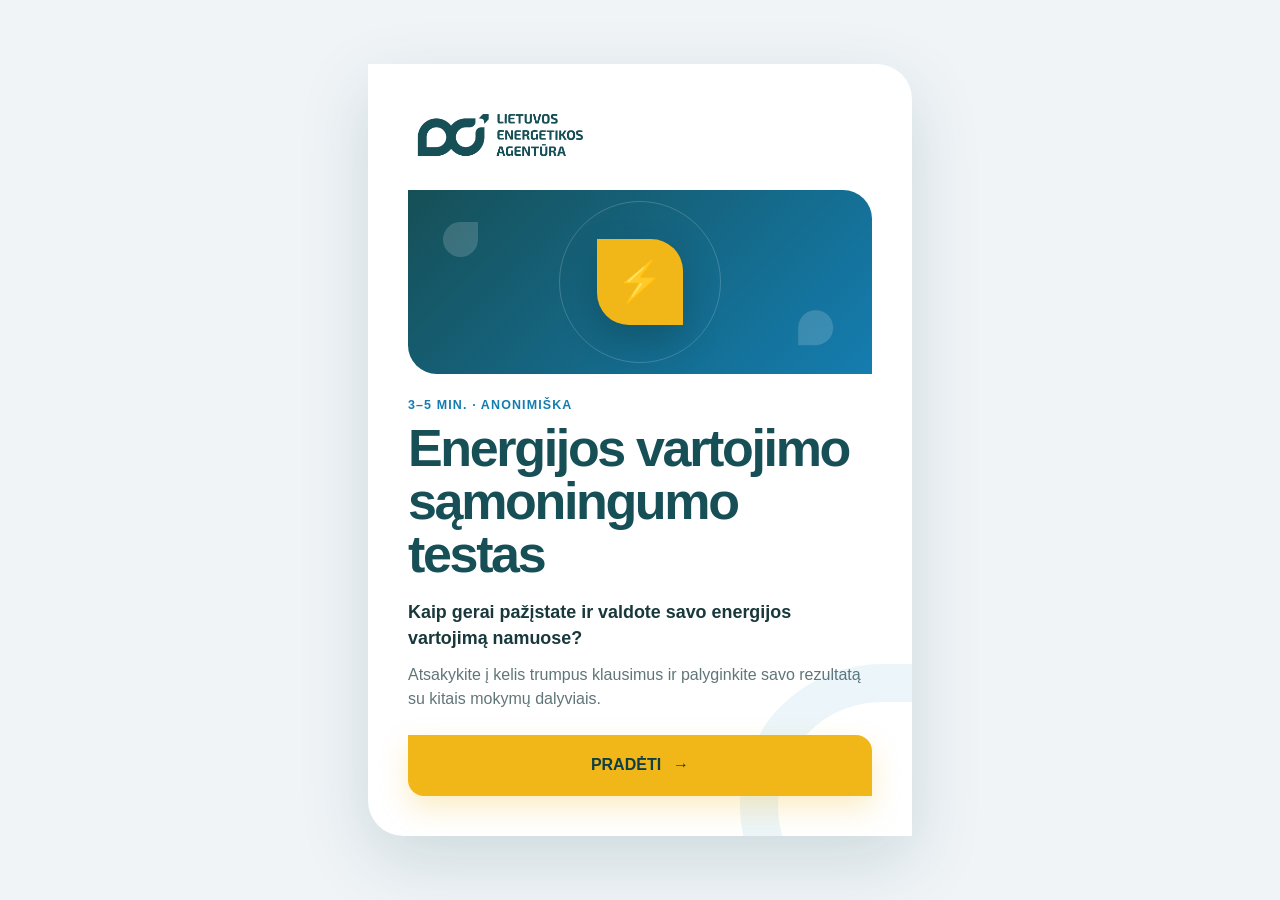
==== index.html @ e85f2b8f "Add files via upload" ====
<!doctype html>
<html lang="lt">
  <head>
    <meta charset="UTF-8" />
    <meta name="viewport" content="width=device-width, initial-scale=1, viewport-fit=cover" />
    <meta name="theme-color" content="#164f56" />
    <meta name="description" content="Trumpas anoniminis energijos vartojimo sąmoningumo testas mokymų dalyviams." />
    <meta property="og:title" content="Energijos vartojimo sąmoningumo testas" />
    <meta property="og:description" content="Pažinkite ir valdykite savo energijos vartojimą." />
    <meta property="og:type" content="website" />
    <meta property="og:image" content="assets/og-assessment.png" />
    <meta name="twitter:card" content="summary_large_image" />
    <meta name="twitter:title" content="Energijos vartojimo sąmoningumo testas" />
    <meta name="twitter:description" content="Pažinkite ir valdykite savo energijos vartojimą." />
    <meta name="twitter:image" content="assets/og-assessment.png" />
    <title>Energijos vartojimo sąmoningumo testas</title>
    <link rel="stylesheet" href="styles.css" />
  </head>
  <body>
    <main id="app" class="app-shell">
      <section class="welcome-panel" aria-labelledby="welcome-title">
        <header class="brand-line">
          <img src="images/LEA-LOGOTIPAS-ŽALIAS.png" alt="Lietuvos energetikos agentūra" />
        </header>
        <div class="welcome-visual" aria-hidden="true">
          <span class="energy-mark">⚡</span>
          <i class="orbit orbit-one"></i><i class="orbit orbit-two"></i>
        </div>
        <p class="eyebrow">3–5 min. · Anonimiška</p>
        <h1 id="welcome-title">Energijos vartojimo sąmoningumo testas</h1>
        <p class="lead">Kaip gerai pažįstate ir valdote savo energijos vartojimą namuose?</p>
        <p class="supporting-copy">Atsakykite į kelis trumpus klausimus ir palyginkite savo rezultatą su kitais mokymų dalyviais.</p>
        <button class="primary-button" id="start-button" type="button">Pradėti <span aria-hidden="true">→</span></button>
      </section>
    </main>
    <script src="config.js"></script>
    <script src="questions.js"></script>
    <script src="supabase-client.js"></script>
    <script src="pdf-export.js"></script>
    <script src="app.js"></script>
  </body>
</html>
---- styles.css ----
:root {
  color-scheme: light;
  --lea-green: #164f56;
  --lea-green-deep: #0f3e44;
  --lea-yellow: #f1b718;
  --lea-blue: #147db0;
  --lea-gray: #f0f4f7;
  --ink: #18383c;
  --muted: #617579;
  --white: #fff;
  --line: #d8e2e5;
  --shadow: 0 24px 70px rgba(22, 79, 86, 0.16);
  font-family: "Exo 2", Calibri, "Segoe UI", sans-serif;
}

* { box-sizing: border-box; }
body { margin: 0; min-width: 320px; min-height: 100vh; min-height: 100svh; color: var(--ink); background: var(--lea-gray); }
button, input, select, textarea { font: inherit; }

.app-shell {
  width: min(100%, 36rem);
  min-height: 100vh;
  min-height: 100svh;
  margin: 0 auto;
  padding: max(1rem, env(safe-area-inset-top)) 1rem max(1rem, env(safe-area-inset-bottom));
  display: grid;
  place-items: center;
}

.welcome-panel {
  position: relative;
  width: 100%;
  padding: clamp(1.35rem, 6vw, 2.5rem);
  overflow: hidden;
  border-radius: 0 2.2rem 0 2.2rem;
  background: var(--white);
  box-shadow: var(--shadow);
}

.welcome-panel::after {
  content: "";
  position: absolute;
  width: 13rem;
  height: 13rem;
  right: -7rem;
  bottom: -7rem;
  border: 2.4rem solid rgba(20, 125, 176, 0.08);
  border-radius: 50% 0 50% 50%;
  pointer-events: none;
}

.brand-line { display: flex; align-items: center; }
.brand-line img { display: block; width: clamp(8.5rem, 39vw, 11.5rem); height: auto; }

.welcome-visual { position: relative; height: 11.5rem; margin: 1.5rem 0; overflow: hidden; border-radius: 0 1.8rem 0 1.8rem; display: grid; place-items: center; background: linear-gradient(135deg, var(--lea-green), var(--lea-blue)); }
.welcome-visual::before { content: ""; position: absolute; width: 10rem; height: 10rem; border: 1px solid rgba(255,255,255,.18); border-radius: 50%; }
.energy-mark { position: relative; z-index: 2; width: 5.4rem; height: 5.4rem; border-radius: 0 2rem 0 2rem; display: grid; place-items: center; color: var(--lea-green-deep); background: var(--lea-yellow); font-size: 2.5rem; box-shadow: 0 16px 34px rgba(7, 43, 48, 0.28); }
.orbit { position: absolute; width: 2.2rem; height: 2.2rem; border-radius: 50% 0 50% 50%; background: rgba(255,255,255,.16); }
.orbit-one { left: 2.2rem; top: 2rem; } .orbit-two { right: 2.4rem; bottom: 1.8rem; transform: rotate(180deg); }

.eyebrow { margin: 0 0 0.65rem; color: var(--lea-blue); font-size: 0.78rem; font-weight: 800; letter-spacing: 0.09em; text-transform: uppercase; }
h1 { margin: 0; max-width: 29rem; color: var(--lea-green); font-size: clamp(2rem, 9vw, 3.25rem); line-height: 1.02; letter-spacing: -0.045em; }
.lead { margin: 1.15rem 0 0; font-size: 1.12rem; font-weight: 700; line-height: 1.45; }
.supporting-copy { margin: 0.7rem 0 1.5rem; color: var(--muted); line-height: 1.5; }
.primary-button { position: relative; z-index: 1; width: 100%; min-height: 3.8rem; padding: 0.95rem 1.15rem; border: 0; border-radius: 0 1rem 0 1rem; display: flex; align-items: center; justify-content: center; gap: 0.75rem; color: var(--lea-green-deep); background: var(--lea-yellow); font-weight: 900; text-transform: uppercase; cursor: pointer; box-shadow: 0 12px 28px rgba(241, 183, 24, 0.25); }
.primary-button:hover { filter: brightness(1.03); } .primary-button:active { transform: translateY(1px); }
.primary-button:focus-visible { outline: 4px solid rgba(20,125,176,.24); outline-offset: 3px; }
.privacy-note { position: relative; z-index: 1; margin: 0.9rem 0 0; color: var(--muted); font-size: 0.78rem; text-align: center; }

.offline::before {
  content: "Nėra interneto ryšio. Jūsų atsakymai saugomi telefone.";
  position: fixed;
  z-index: 50;
  inset: 0 0 auto;
  padding: 0.7rem 1rem;
  color: var(--lea-green-deep);
  background: #ffe7a3;
  font-size: 0.82rem;
  font-weight: 800;
  text-align: center;
}

.test-panel, .result-panel {
  width: 100%;
  padding: clamp(1.25rem, 5vw, 2.25rem);
  border-radius: 0 2rem 0 2rem;
  background: var(--white);
  box-shadow: var(--shadow);
}

.result-panel { align-self: start; }
.compact-brand { margin-bottom: 1.3rem; }
.flow-meta { display: flex; justify-content: space-between; gap: 1rem; color: var(--lea-green); font-size: 0.76rem; font-weight: 850; letter-spacing: 0.06em; text-transform: uppercase; }
.progress-track { height: 0.4rem; margin: 0.65rem 0 1.45rem; overflow: hidden; border-radius: 999px; background: #dde7e9; }
.progress-track > span { height: 100%; display: block; border-radius: inherit; background: linear-gradient(90deg, var(--lea-blue), var(--lea-green)); transition: width 180ms ease; }
.question-icon { width: 3.75rem; height: 3.75rem; margin-bottom: 1rem; border-radius: 0 1.3rem 0 1.3rem; display: grid; place-items: center; color: var(--lea-green-deep); background: var(--lea-yellow); font-size: 1.4rem; font-weight: 900; }
.question-title { margin-bottom: 1.25rem; font-size: clamp(1.65rem, 7vw, 2.35rem); line-height: 1.14; }
.question-hint { margin: -0.55rem 0 1.25rem; padding: 0.8rem 0.9rem; border-left: 0.25rem solid var(--lea-yellow); color: var(--muted); background: #fff9e7; font-size: 0.88rem; line-height: 1.4; }

.rating-scale { display: grid; grid-template-columns: repeat(5, 1fr); gap: 0.55rem; }
.rating-number { min-height: 3.2rem; border: 1px solid var(--line); border-radius: 0 0.8rem 0 0.8rem; color: var(--lea-green); background: var(--lea-gray); font-size: 1.05rem; font-weight: 900; cursor: pointer; }
.rating-number.active { border-color: var(--lea-green); color: var(--white); background: var(--lea-green); box-shadow: 0 0 0 3px rgba(20,125,176,.14); }
.scale-labels { margin-top: 0.55rem; display: flex; justify-content: space-between; gap: 1rem; color: var(--muted); font-size: 0.72rem; }
.selected-rating { min-height: 3rem; margin: 1rem 0; padding: 0.75rem; border-radius: 0 0.8rem 0 0.8rem; display: grid; place-items: center; color: var(--lea-green); background: #eaf3f5; text-align: center; }
.selected-rating strong { font-size: 1.2rem; }

.primary-button:disabled { opacity: 0.45; cursor: not-allowed; box-shadow: none; }
.secondary-button, .back-button { width: 100%; min-height: 3.2rem; border-radius: 0 0.9rem 0 0.9rem; font-weight: 850; cursor: pointer; }
.secondary-button { border: 1px solid var(--lea-green); color: var(--lea-green); background: var(--white); }
.secondary-button.active { color: var(--white); background: var(--lea-green); }
.back-button { margin-top: 0.6rem; border: 0; color: var(--muted); background: transparent; }
.context-note { margin: 0.9rem 0 0; color: var(--muted); font-size: 0.78rem; line-height: 1.45; }
.centered { text-align: center; }

.answer-stack, .score-options { display: grid; gap: 0.7rem; }
.option-card { width: 100%; min-height: 4rem; padding: 0.85rem 1rem; border: 1px solid var(--line); border-radius: 0 1rem 0 1rem; display: flex; align-items: center; justify-content: space-between; gap: 0.75rem; color: var(--ink); background: var(--white); text-align: left; font-weight: 760; line-height: 1.3; cursor: pointer; }
.option-card b { color: var(--lea-blue); font-size: 1.25rem; }
.option-card:hover, .option-card:focus-visible, .option-card.active { border-color: var(--lea-blue); background: #edf7fb; }
.number-field { min-height: 4.4rem; padding: 0 1rem; border: 2px solid var(--line); border-radius: 0 1rem 0 1rem; display: flex; align-items: center; gap: 0.75rem; background: var(--white); }
.number-field:focus-within { border-color: var(--lea-blue); box-shadow: 0 0 0 3px rgba(20,125,176,.12); }
.number-field input { min-width: 0; width: 100%; border: 0; outline: 0; color: var(--lea-green); background: transparent; font-size: 1.5rem; font-weight: 900; }
.number-field span { color: var(--muted); font-weight: 800; }
.field-help { margin: 0.45rem 0 0.2rem; color: var(--muted); font-size: 0.75rem; }
.field-error { min-height: 1.2rem; margin: 0 0 0.45rem; color: #98441f; font-size: 0.78rem; font-weight: 750; }
.unknown-button { margin-bottom: 0.7rem; }

.score-option { min-height: 4.2rem; padding: 0.8rem 1rem; border: 1px solid var(--line); border-radius: 0 1rem 0 1rem; display: flex; align-items: center; gap: 0.85rem; color: var(--ink); background: var(--white); text-align: left; cursor: pointer; }
.score-option > span { width: 2.5rem; height: 2.5rem; flex: 0 0 auto; border-radius: 0 0.8rem 0 0.8rem; display: grid; place-items: center; font-size: 1.25rem; font-weight: 900; }
.score-option.yes > span { color: var(--white); background: var(--lea-green); }
.score-option.sometimes > span { color: var(--lea-green-deep); background: var(--lea-yellow); }
.score-option.no > span { color: var(--white); background: #6b7d81; }
.score-option.na > span { color: var(--lea-blue); background: #e9f2f6; }
.score-option strong { font-size: 0.96rem; text-transform: uppercase; }
.score-option:hover, .score-option:focus-visible, .score-option.active { border-color: var(--lea-blue); background: #edf7fb; transform: translateY(-1px); }

.result-hero { margin: 0 -0.35rem 1rem; padding: 1.35rem; border-radius: 0 1.5rem 0 1.5rem; color: var(--white); background: linear-gradient(140deg, var(--lea-green), var(--lea-blue)); text-align: center; }
.result-hero .eyebrow { color: #cfe9f1; }
.result-hero h1 { margin: 0.95rem auto 0; max-width: 25rem; color: var(--white); font-size: clamp(1.4rem, 6vw, 2rem); }
.result-hero > p:last-child { margin: 0.7rem auto 0; max-width: 27rem; color: #dcebee; font-size: 0.82rem; line-height: 1.45; }
.score-ring { width: 10rem; height: 10rem; margin: 0.75rem auto; padding: 0.8rem; border-radius: 50%; background: conic-gradient(var(--lea-yellow) calc(var(--score) * 1%), rgba(255,255,255,.18) 0); }
.score-ring > div { width: 100%; height: 100%; border-radius: 50%; display: grid; place-content: center; background: var(--lea-green-deep); }
.score-ring strong { display: block; font-size: 3.1rem; line-height: 0.95; }
.score-ring span { color: #cfe2e5; font-size: 0.9rem; }
.submission-banner { margin: 0.8rem 0; padding: 0.8rem; border-radius: 0 0.85rem 0 0.85rem; display: flex; align-items: center; justify-content: center; gap: 0.55rem; color: var(--muted); background: #eaf0f2; font-size: 0.78rem; font-weight: 750; text-align: center; }
.submission-banner i { width: 0.55rem; height: 0.55rem; flex: 0 0 auto; border-radius: 50%; background: var(--lea-yellow); }
.submission-banner.sent i, .submission-banner.demo i { background: var(--lea-blue); }
.submission-banner.error { color: #7c3e1e; background: #fff0d9; }
.submission-banner.error i { background: #bd6b2e; }
.result-card { margin: 0.8rem 0; padding: 1rem; border: 1px solid var(--line); border-radius: 0 1rem 0 1rem; background: var(--white); }
.result-card h2 { margin: 0 0 0.9rem; color: var(--lea-green); font-size: 1rem; }
.categories-card { display: grid; gap: 0.95rem; }
.category-score > div { display: flex; align-items: baseline; justify-content: space-between; gap: 1rem; }
.category-score span { font-size: 0.86rem; font-weight: 720; }
.category-score strong { color: var(--lea-green); font-size: 0.88rem; white-space: nowrap; }
.category-score > i { height: 0.55rem; margin-top: 0.4rem; display: block; overflow: hidden; border-radius: 999px; background: #dfe8ea; }
.category-score > i > span { height: 100%; display: block; border-radius: inherit; background: linear-gradient(90deg, var(--lea-blue), var(--lea-green)); }
.self-compare, .group-card { display: grid; grid-template-columns: 2.8rem 1fr; gap: 0.8rem; }
.result-card-icon { width: 2.8rem; height: 2.8rem; border-radius: 0 0.9rem 0 0.9rem; display: grid; place-items: center; color: var(--lea-green); background: var(--lea-yellow); font-size: 0.72rem; font-weight: 900; }
.self-compare p { margin: 0.45rem 0; display: flex; justify-content: space-between; gap: 0.75rem; color: var(--muted); }
.self-compare p strong { color: var(--lea-green); white-space: nowrap; }
.group-card.locked { background: #f7fafb; }
.group-card p { margin: 0.4rem 0; color: var(--muted); line-height: 1.45; }
.group-card small { color: var(--lea-blue); font-weight: 800; }
.comparison-grid { display: grid; grid-template-columns: 1fr 1fr; gap: 0.6rem; }
.comparison-grid p { padding: 0.7rem; border-radius: 0 0.75rem 0 0.75rem; display: grid; background: var(--lea-gray); }
.comparison-grid span { font-size: 0.7rem; }
.comparison-grid strong { color: var(--lea-green); font-size: 1.05rem; }
.percentile-copy strong { color: var(--lea-green); }
.consumption-card h2 { margin-bottom: 0.4rem; }
.consumption-intro { margin: 0 0 0.9rem; color: var(--muted); font-size: 0.78rem; line-height: 1.45; }
.consumption-table { overflow: hidden; border: 1px solid var(--line); border-radius: 0 0.8rem 0 0.8rem; }
.consumption-heading, .consumption-row { display: grid; grid-template-columns: 1.35fr 0.85fr 1.15fr; align-items: stretch; }
.consumption-heading { color: var(--white); background: var(--lea-green); }
.consumption-heading > *, .consumption-row > * { margin: 0; padding: 0.65rem 0.55rem; display: flex; align-items: center; }
.consumption-heading strong { font-size: 0.68rem; line-height: 1.25; }
.consumption-row + .consumption-row { border-top: 1px solid var(--line); }
.consumption-row > span { color: var(--muted); font-size: 0.72rem; line-height: 1.3; }
.consumption-row strong { color: var(--lea-green); background: var(--lea-gray); font-size: 0.76rem; line-height: 1.3; }
.consumption-card small { display: block; margin-top: 0.65rem; color: var(--lea-blue); font-size: 0.7rem; line-height: 1.4; }
.pdf-button { margin-top: 1.05rem; }
.pdf-status { min-height: 1.2rem; margin: 0.45rem 0 0; color: var(--lea-blue); font-size: 0.75rem; font-weight: 750; text-align: center; }
.restart-button { margin-top: 0.45rem; }

@media (max-width: 420px) {
  .consumption-heading { display: none; }
  .consumption-row { grid-template-columns: 1fr 1fr; }
  .consumption-row > span { grid-column: 1 / -1; padding-bottom: 0.45rem; color: var(--ink); background: #e7eef0; font-weight: 800; }
  .consumption-row strong { min-width: 0; padding-top: 1.8rem; position: relative; }
  .consumption-row strong::before { content: attr(data-label); position: absolute; top: 0.45rem; left: 0.55rem; color: var(--muted); font-size: 0.58rem; font-weight: 700; line-height: 1.15; }
}

@media (min-width: 520px) {
  .score-options { grid-template-columns: 1fr 1fr; }
  .score-option.na:last-child:nth-child(4) { grid-column: 1 / -1; }
}

@media (min-width: 700px) { .app-shell { padding-block: 2rem; } }
@media (prefers-reduced-motion: reduce) { *, *::before, *::after { scroll-behavior: auto !important; transition: none !important; animation: none !important; } }
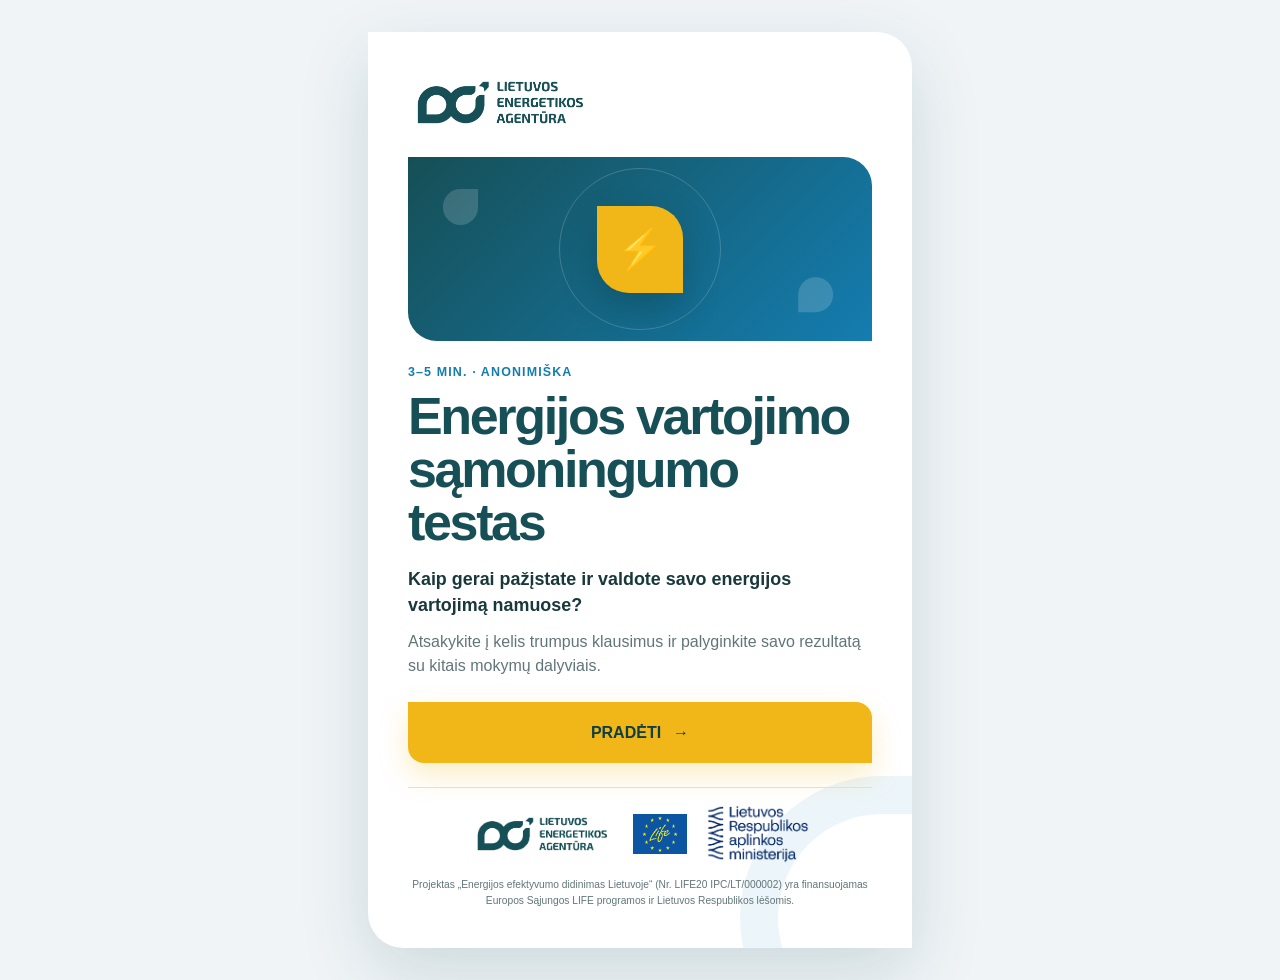
==== commit eefbc94f: "Add files via upload" ====
--- a/index.html
+++ b/index.html
@@ -31,6 +31,14 @@
         <p class="lead">Kaip gerai pažįstate ir valdote savo energijos vartojimą namuose?</p>
         <p class="supporting-copy">Atsakykite į kelis trumpus klausimus ir palyginkite savo rezultatą su kitais mokymų dalyviais.</p>
         <button class="primary-button" id="start-button" type="button">Pradėti <span aria-hidden="true">→</span></button>
+        <footer class="project-footer">
+          <div class="project-logos" aria-label="Projektą finansuojančios ir įgyvendinančios institucijos">
+            <img class="project-logo-lea" src="images/LEA-LOGOTIPAS-ŽALIAS.png" alt="Lietuvos energetikos agentūra" />
+            <img class="project-logo-life" src="images/life_logo.jpg" alt="Europos Sąjungos LIFE programa" />
+            <img class="project-logo-am" src="images/AM_logo.png" alt="Lietuvos Respublikos aplinkos ministerija" />
+          </div>
+          <p>Projektas „Energijos efektyvumo didinimas Lietuvoje“ (Nr. LIFE20 IPC/LT/000002) yra finansuojamas Europos Sąjungos LIFE programos ir Lietuvos Respublikos lėšomis.</p>
+        </footer>
       </section>
     </main>
     <script src="config.js"></script>
--- a/styles.css
+++ b/styles.css
@@ -62,6 +62,13 @@
 h1 { margin: 0; max-width: 29rem; color: var(--lea-green); font-size: clamp(2rem, 9vw, 3.25rem); line-height: 1.02; letter-spacing: -0.045em; }
 .lead { margin: 1.15rem 0 0; font-size: 1.12rem; font-weight: 700; line-height: 1.45; }
 .supporting-copy { margin: 0.7rem 0 1.5rem; color: var(--muted); line-height: 1.5; }
+.project-footer { position: relative; z-index: 1; margin-top: 1.5rem; padding-top: 1rem; border-top: 1px solid var(--line); }
+.project-logos { display: flex; align-items: center; justify-content: center; gap: clamp(0.75rem, 4vw, 1.15rem); }
+.project-logos img { display: block; flex: 0 0 auto; object-fit: contain; }
+.project-logo-lea { width: clamp(7.5rem, 31vw, 9rem); height: auto; }
+.project-logo-life { width: clamp(2.8rem, 12vw, 3.4rem); aspect-ratio: 1; }
+.project-logo-am { width: clamp(5rem, 22vw, 6.5rem); height: auto; }
+.project-footer p { margin: 0.85rem auto 0; max-width: 31rem; color: var(--muted); font-size: 0.64rem; line-height: 1.5; text-align: center; }
 .primary-button { position: relative; z-index: 1; width: 100%; min-height: 3.8rem; padding: 0.95rem 1.15rem; border: 0; border-radius: 0 1rem 0 1rem; display: flex; align-items: center; justify-content: center; gap: 0.75rem; color: var(--lea-green-deep); background: var(--lea-yellow); font-weight: 900; text-transform: uppercase; cursor: pointer; box-shadow: 0 12px 28px rgba(241, 183, 24, 0.25); }
 .primary-button:hover { filter: brightness(1.03); } .primary-button:active { transform: translateY(1px); }
 .primary-button:focus-visible { outline: 4px solid rgba(20,125,176,.24); outline-offset: 3px; }
@@ -97,9 +104,11 @@
 .question-title { margin-bottom: 1.25rem; font-size: clamp(1.65rem, 7vw, 2.35rem); line-height: 1.14; }
 .question-hint { margin: -0.55rem 0 1.25rem; padding: 0.8rem 0.9rem; border-left: 0.25rem solid var(--lea-yellow); color: var(--muted); background: #fff9e7; font-size: 0.88rem; line-height: 1.4; }
 
-.rating-scale { display: grid; grid-template-columns: repeat(5, 1fr); gap: 0.55rem; }
-.rating-number { min-height: 3.2rem; border: 1px solid var(--line); border-radius: 0 0.8rem 0 0.8rem; color: var(--lea-green); background: var(--lea-gray); font-size: 1.05rem; font-weight: 900; cursor: pointer; }
-.rating-number.active { border-color: var(--lea-green); color: var(--white); background: var(--lea-green); box-shadow: 0 0 0 3px rgba(20,125,176,.14); }
+.rating-slider-wrap { padding: 1.1rem 0.2rem 0.4rem; }
+.rating-slider { width: 100%; height: 0.65rem; margin: 0; border-radius: 999px; appearance: none; background: linear-gradient(90deg, var(--lea-blue), var(--lea-green)); cursor: pointer; }
+.rating-slider::-webkit-slider-thumb { width: 1.8rem; height: 1.8rem; border: 0.3rem solid var(--white); border-radius: 50%; appearance: none; background: var(--lea-yellow); box-shadow: 0 0 0 2px var(--lea-green), 0 0.2rem 0.6rem rgba(22,79,86,.25); }
+.rating-slider::-moz-range-thumb { width: 1.25rem; height: 1.25rem; border: 0.3rem solid var(--white); border-radius: 50%; background: var(--lea-yellow); box-shadow: 0 0 0 2px var(--lea-green), 0 0.2rem 0.6rem rgba(22,79,86,.25); }
+.rating-slider:focus-visible { outline: 3px solid rgba(20,125,176,.25); outline-offset: 0.45rem; }
 .scale-labels { margin-top: 0.55rem; display: flex; justify-content: space-between; gap: 1rem; color: var(--muted); font-size: 0.72rem; }
 .selected-rating { min-height: 3rem; margin: 1rem 0; padding: 0.75rem; border-radius: 0 0.8rem 0 0.8rem; display: grid; place-items: center; color: var(--lea-green); background: #eaf3f5; text-align: center; }
 .selected-rating strong { font-size: 1.2rem; }
@@ -154,17 +163,29 @@
 .category-score strong { color: var(--lea-green); font-size: 0.88rem; white-space: nowrap; }
 .category-score > i { height: 0.55rem; margin-top: 0.4rem; display: block; overflow: hidden; border-radius: 999px; background: #dfe8ea; }
 .category-score > i > span { height: 100%; display: block; border-radius: inherit; background: linear-gradient(90deg, var(--lea-blue), var(--lea-green)); }
-.self-compare, .group-card { display: grid; grid-template-columns: 2.8rem 1fr; gap: 0.8rem; }
-.result-card-icon { width: 2.8rem; height: 2.8rem; border-radius: 0 0.9rem 0 0.9rem; display: grid; place-items: center; color: var(--lea-green); background: var(--lea-yellow); font-size: 0.72rem; font-weight: 900; }
-.self-compare p { margin: 0.45rem 0; display: flex; justify-content: space-between; gap: 0.75rem; color: var(--muted); }
+.self-compare { display: block; }
+.self-compare-values { display: grid; grid-template-columns: 1fr 1fr; gap: 0.65rem; }
+.self-compare p { margin: 0; padding: 0.8rem; border: 1px solid var(--line); border-radius: 0 0.75rem 0 0.75rem; display: flex; flex-direction: column; gap: 0.25rem; color: var(--muted); background: #f7fafb; }
+.self-compare p span { font-size: 0.72rem; }
 .self-compare p strong { color: var(--lea-green); white-space: nowrap; }
 .group-card.locked { background: #f7fafb; }
 .group-card p { margin: 0.4rem 0; color: var(--muted); line-height: 1.45; }
 .group-card small { color: var(--lea-blue); font-weight: 800; }
-.comparison-grid { display: grid; grid-template-columns: 1fr 1fr; gap: 0.6rem; }
-.comparison-grid p { padding: 0.7rem; border-radius: 0 0.75rem 0 0.75rem; display: grid; background: var(--lea-gray); }
-.comparison-grid span { font-size: 0.7rem; }
-.comparison-grid strong { color: var(--lea-green); font-size: 1.05rem; }
+.distribution-chart { margin: 0; padding: 0.45rem 0 0; }
+.distribution-chart svg { width: 100%; height: auto; display: block; overflow: visible; }
+.distribution-area { fill: url(#distribution-fill); }
+.distribution-line { fill: none; stroke: var(--lea-blue); stroke-width: 5; stroke-linecap: round; stroke-linejoin: round; vector-effect: non-scaling-stroke; }
+.chart-axis { stroke: #91a5aa; stroke-width: 2; vector-effect: non-scaling-stroke; }
+.axis-tick { stroke: #91a5aa; stroke-width: 2; vector-effect: non-scaling-stroke; }
+.axis-label { fill: var(--muted); font: 600 25px "Segoe UI", Arial, sans-serif; }
+.group-average-dot { fill: #6c7788; stroke: #6c7788; stroke-width: 5; vector-effect: non-scaling-stroke; }
+.own-average-dot { fill: var(--lea-yellow); stroke: var(--lea-yellow); stroke-width: 5; vector-effect: non-scaling-stroke; }
+.distribution-legend { margin-top: 0.2rem; display: flex; flex-wrap: wrap; gap: 0.55rem 1rem; }
+.distribution-legend span { display: inline-flex; align-items: center; gap: 0.38rem; color: var(--muted); font-size: 0.72rem; }
+.distribution-legend i { width: 0.75rem; height: 0.75rem; border: 2px solid #6c7788; border-radius: 50%; background: #6c7788; }
+.distribution-legend .own-average-legend i { border-color: var(--lea-yellow); background: var(--lea-yellow); }
+.distribution-legend strong { color: var(--lea-green); font-size: 0.78rem; white-space: nowrap; }
+.comparison-summary { margin-top: 0.6rem; display: flex; align-items: baseline; justify-content: space-between; gap: 0.75rem; }
 .percentile-copy strong { color: var(--lea-green); }
 .consumption-card h2 { margin-bottom: 0.4rem; }
 .consumption-intro { margin: 0 0 0.9rem; color: var(--muted); font-size: 0.78rem; line-height: 1.45; }
@@ -179,9 +200,13 @@
 .consumption-card small { display: block; margin-top: 0.65rem; color: var(--lea-blue); font-size: 0.7rem; line-height: 1.4; }
 .pdf-button { margin-top: 1.05rem; }
 .pdf-status { min-height: 1.2rem; margin: 0.45rem 0 0; color: var(--lea-blue); font-size: 0.75rem; font-weight: 750; text-align: center; }
+.refresh-data-button { width: 100%; margin-top: 1.05rem; }
+.data-refresh-status { min-height: 1.2rem; margin: 0.45rem 0 0; color: var(--lea-blue); font-size: 0.75rem; font-weight: 750; text-align: center; }
 .restart-button { margin-top: 0.45rem; }
 
 @media (max-width: 420px) {
+  .self-compare-values { grid-template-columns: 1fr; }
+  .comparison-summary { align-items: flex-start; flex-direction: column; }
   .consumption-heading { display: none; }
   .consumption-row { grid-template-columns: 1fr 1fr; }
   .consumption-row > span { grid-column: 1 / -1; padding-bottom: 0.45rem; color: var(--ink); background: #e7eef0; font-weight: 800; }
